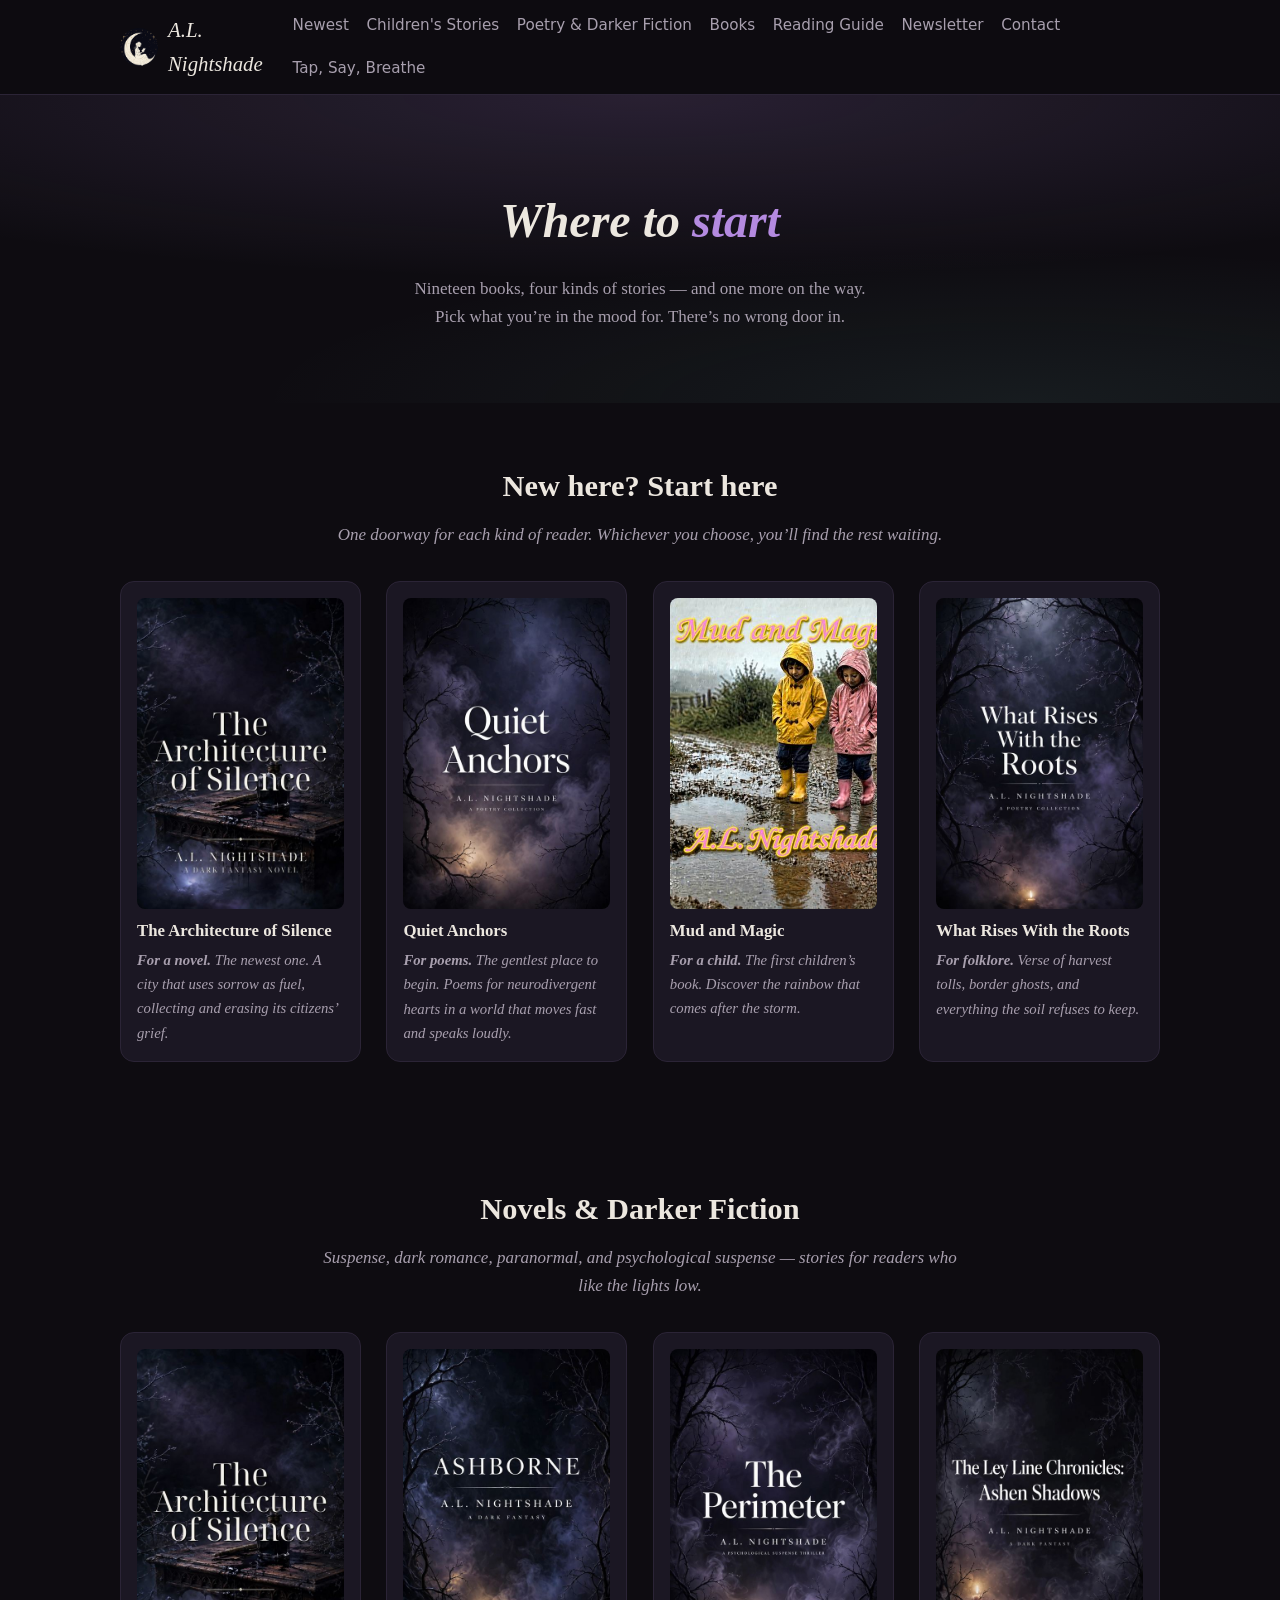
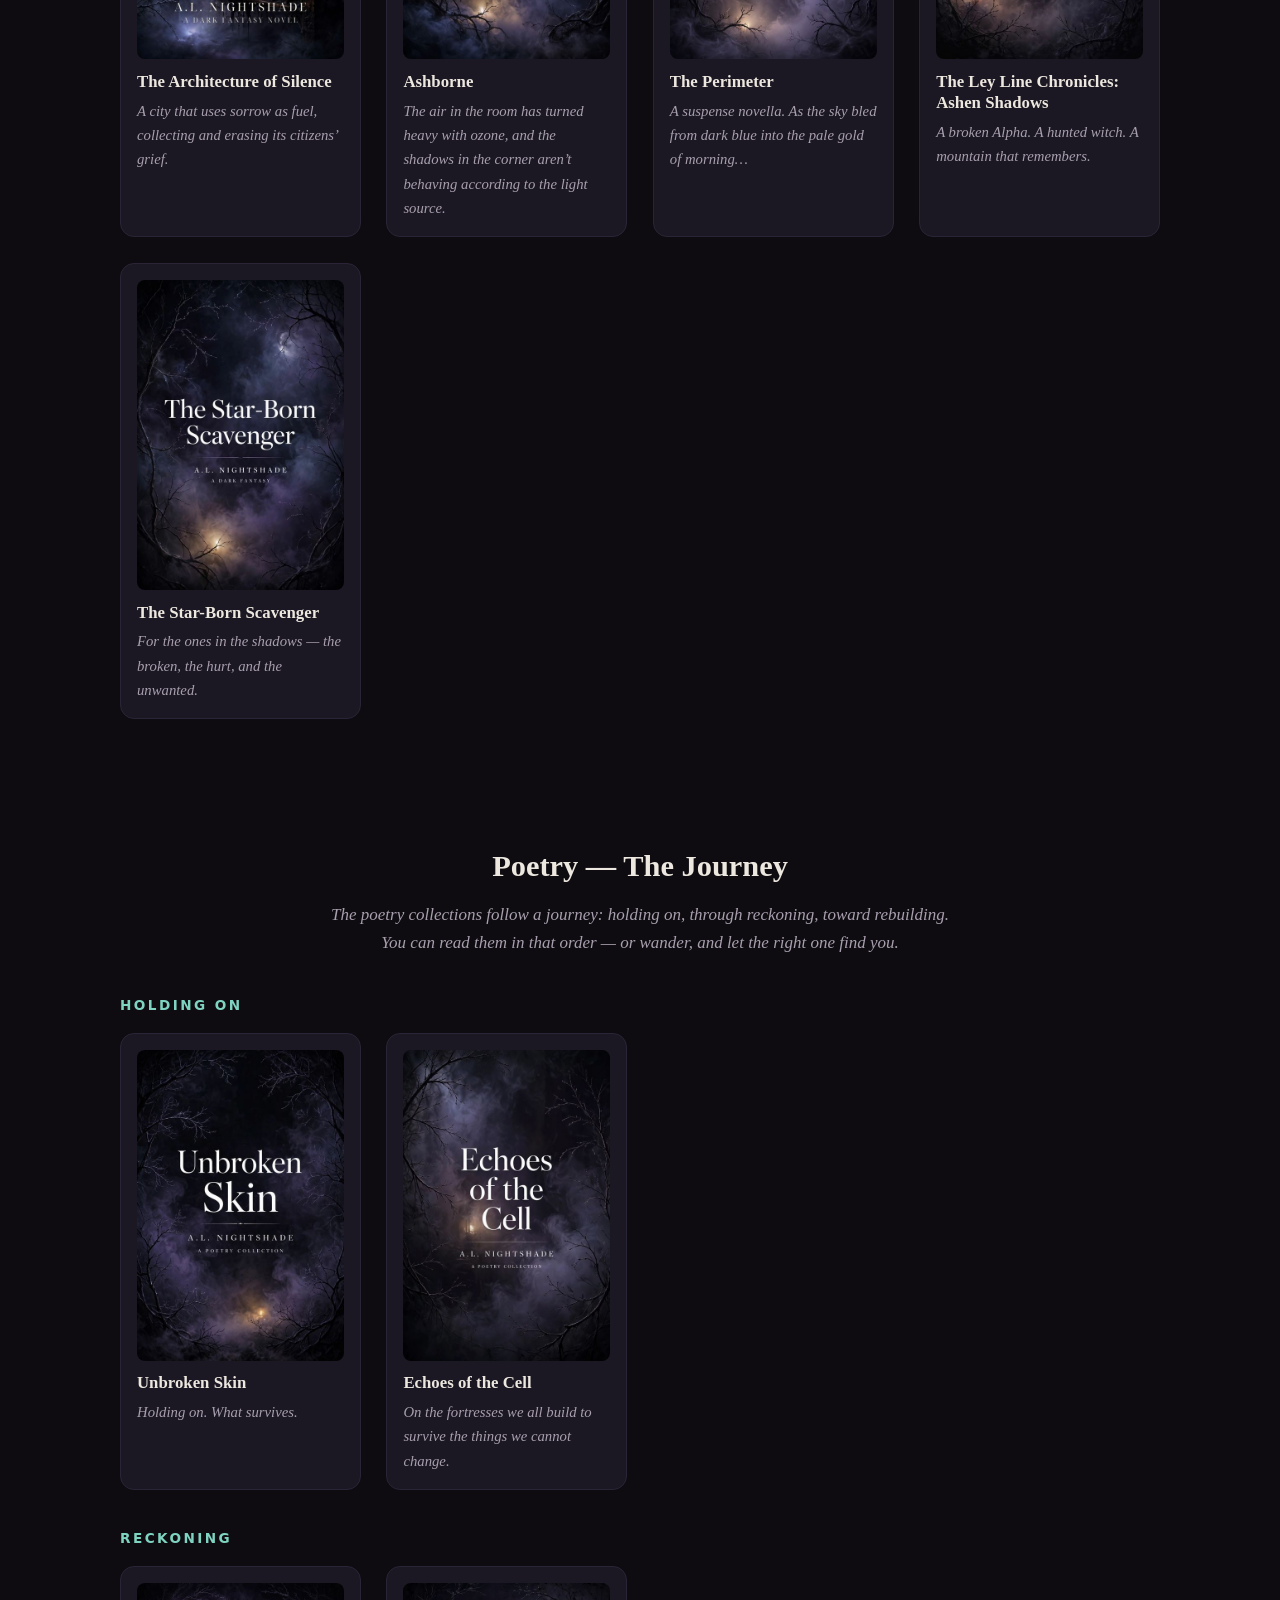
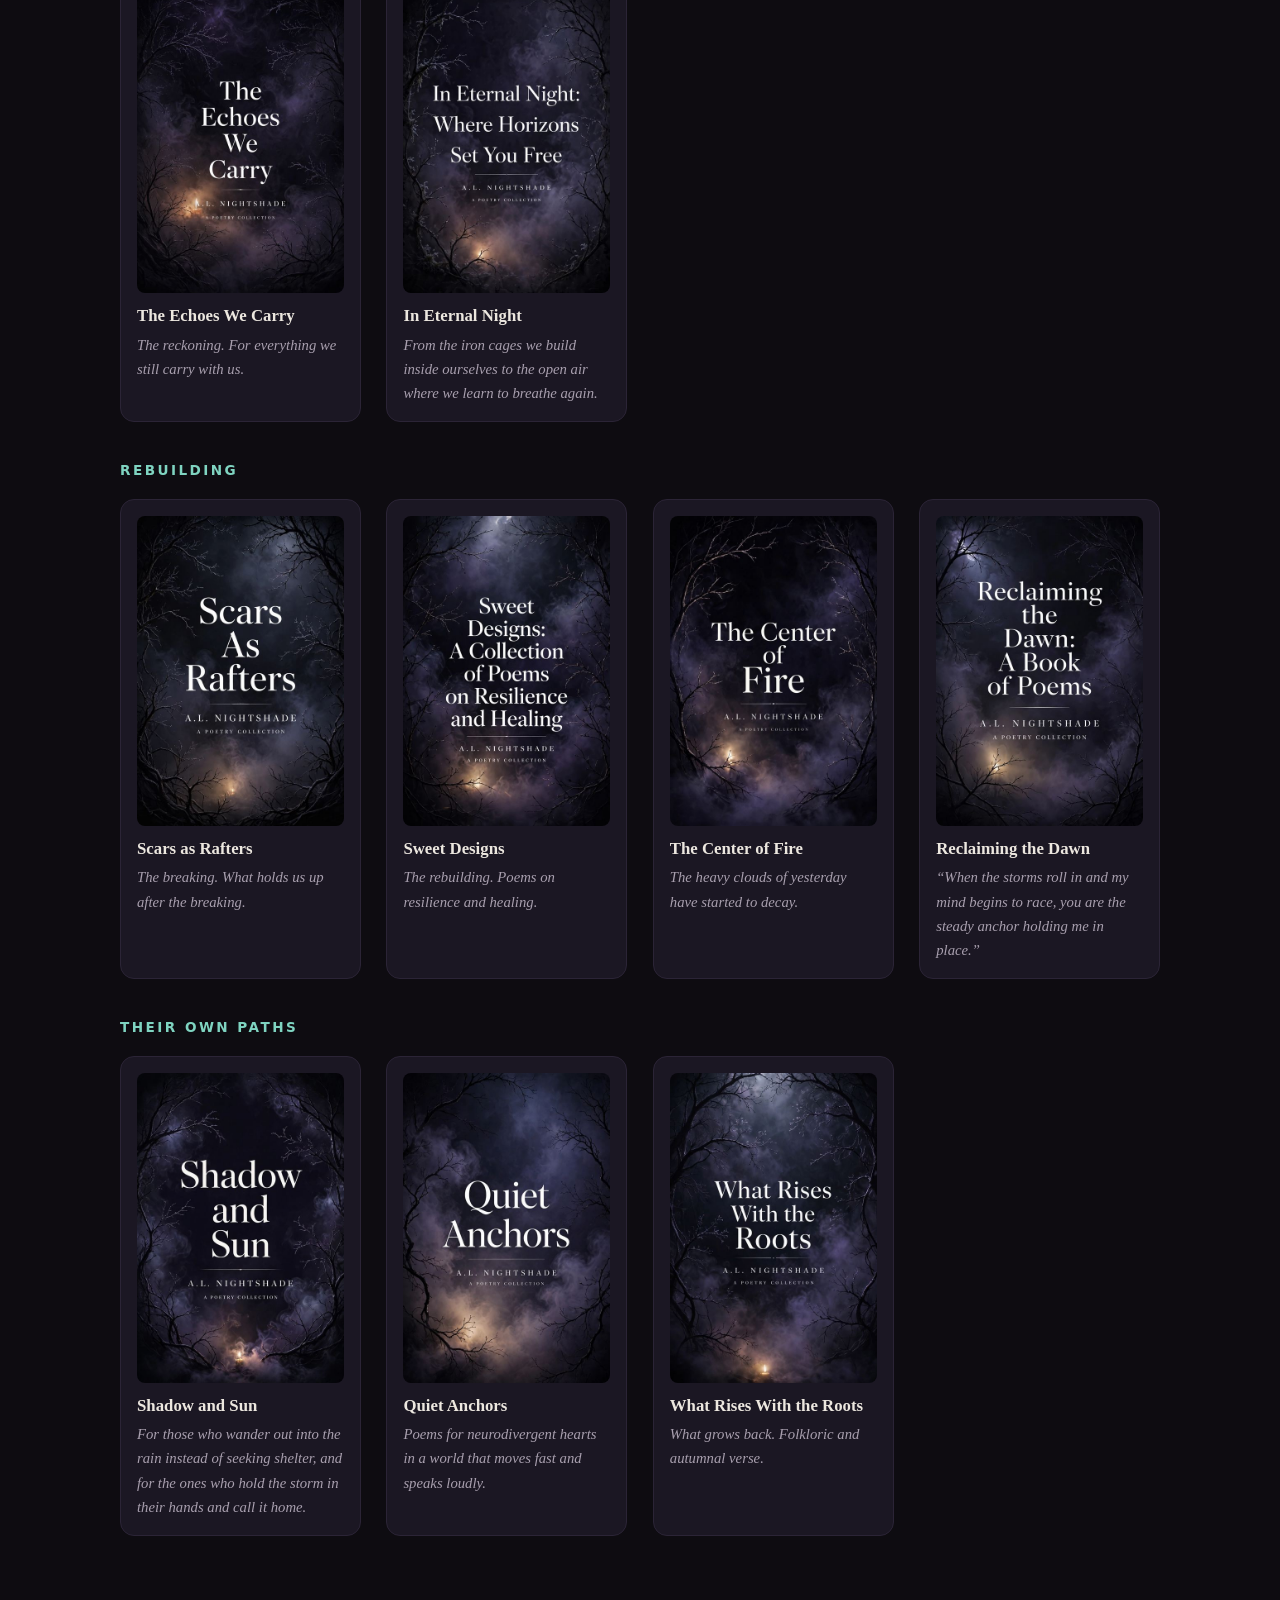
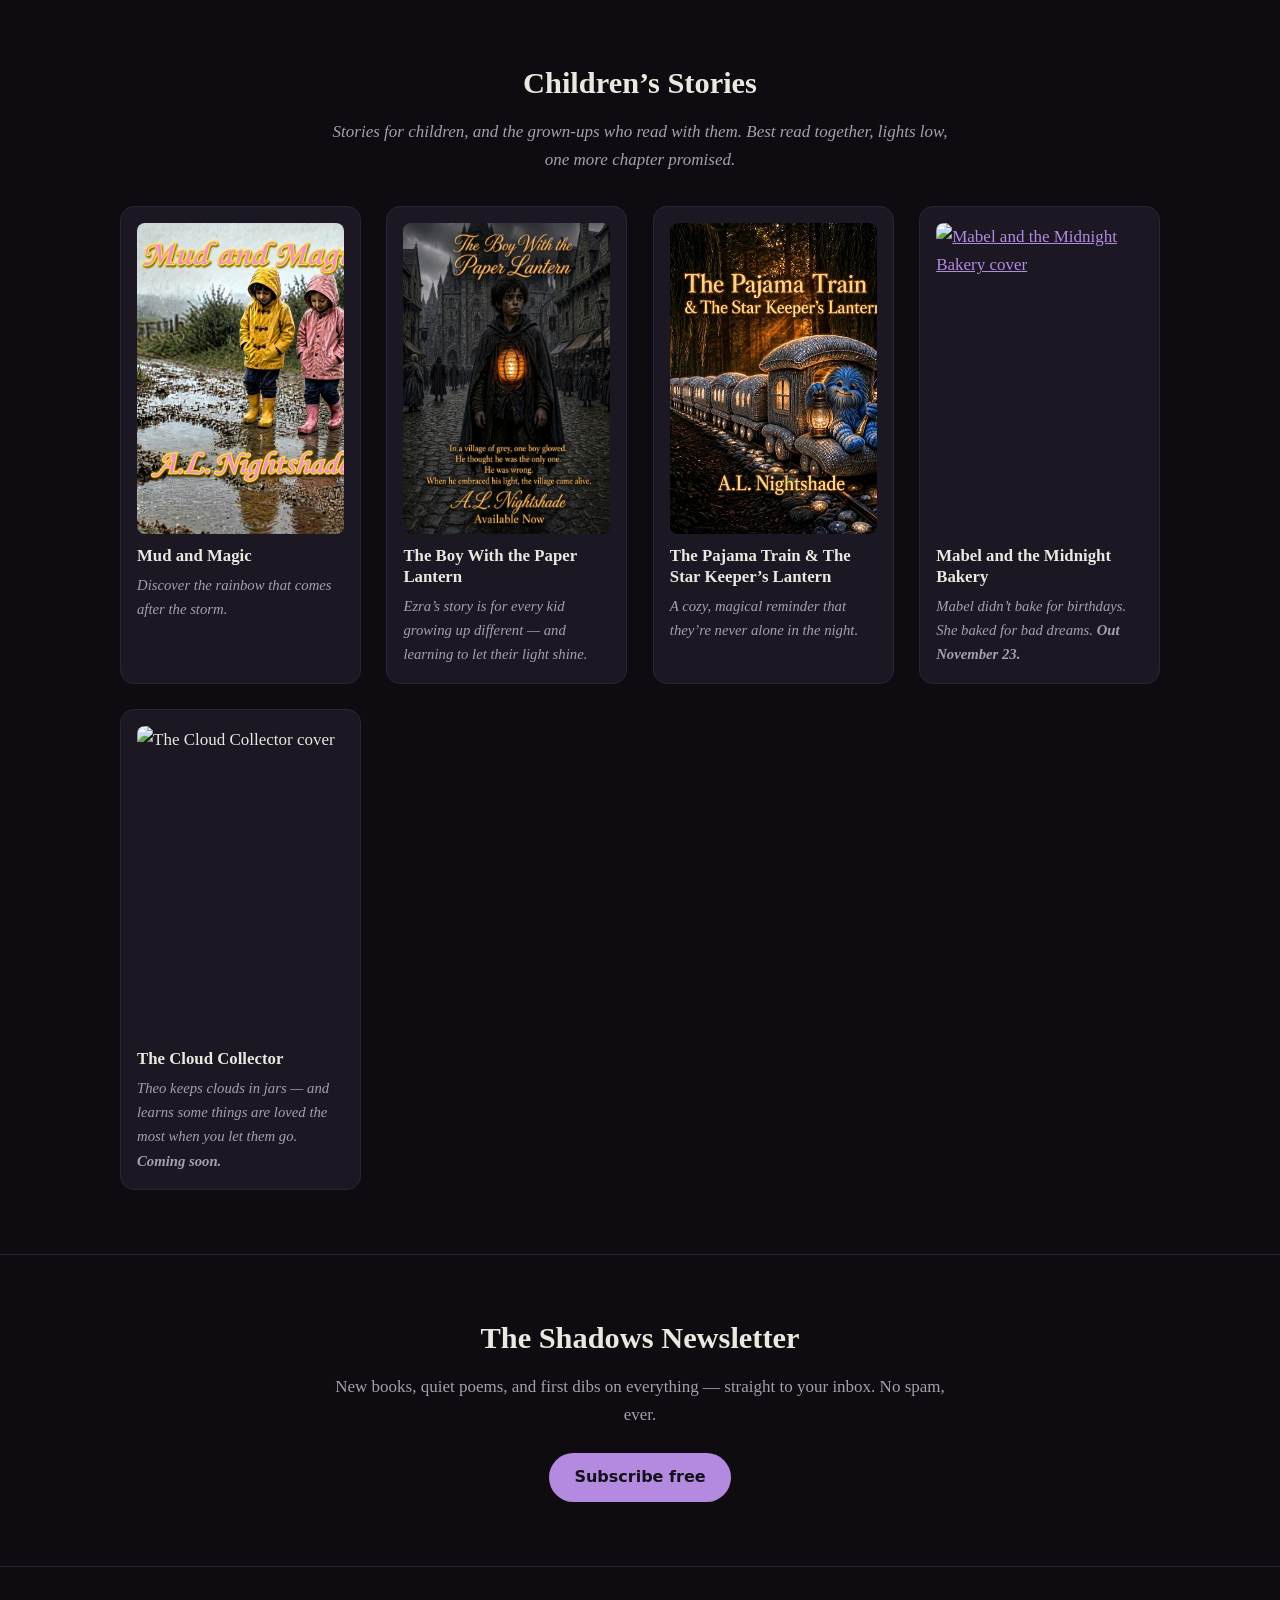
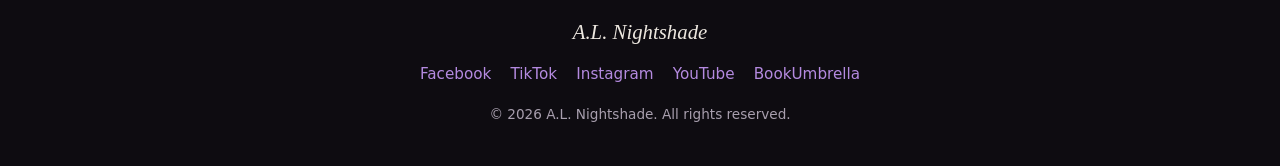
==== reading-guide.html @ 7d0b4029 "Add Where to Start reading guide with Mabel and Cloud Collector covers" ====
<!DOCTYPE html>
<html lang="en">
<head>
<meta charset="UTF-8">
<meta name="viewport" content="width=device-width, initial-scale=1.0">
<title>Where to Start — A Reading Guide | A.L. Nightshade</title>
<meta name="description" content="Not sure where to begin with A.L. Nightshade? A simple reading guide: start with a novel, a poetry collection, a children's story, or folklore.">
<link rel="stylesheet" href="style.css">
<link rel="icon" type="image/png" href="images/logo.png">
</head>
<body>

<header class="site-header">
  <div class="wrap header-inner">
    <a class="brand" href="index.html#top"><img src="images/logo.png" alt="A.L. Nightshade logo" class="brand-logo"> A.L. Nightshade</a>
    <nav class="nav">
      <a href="index.html#newest">Newest</a>
      <a href="index.html#childrens">Children's Stories</a>
      <a href="index.html#darker">Poetry &amp; Darker Fiction</a>
      <a href="index.html#books">Books</a>
      <a href="reading-guide.html">Reading Guide</a>
      <a href="index.html#newsletter">Newsletter</a>
      <a href="index.html#contact">Contact</a>
      <a href="tap-say-breathe/">Tap, Say, Breathe</a>
    </nav>
  </div>
</header>

<main id="top">

  <!-- INTRO -->
  <section class="hero">
    <div class="wrap">
      <h1>Where to <em>start</em></h1>
      <p class="hero-sub">Nineteen books, four kinds of stories &mdash; and one more on the way.<br>Pick what you&rsquo;re in the mood for. There&rsquo;s no wrong door in.</p>
    </div>
  </section>

  <!-- START HERE -->
  <section class="books">
    <div class="wrap">
      <h2>New here? Start here</h2>
      <p class="guide-note">One doorway for each kind of reader. Whichever you choose, you&rsquo;ll find the rest waiting.</p>
      <div class="grid">

        <article class="card">
          <a href="https://www.amazon.com/dp/B0HKKBH5DK" target="_blank" rel="noopener"><img src="images/the-architecture-of-silence.jpg" alt="The Architecture of Silence cover" loading="lazy"></a>
          <h3>The Architecture of Silence</h3>
          <p><strong>For a novel.</strong> The newest one. A city that uses sorrow as fuel, collecting and erasing its citizens&rsquo; grief.</p>
        </article>

        <article class="card">
          <a href="https://www.amazon.com/dp/B0HF114F2T" target="_blank" rel="noopener"><img src="images/quiet-anchors.jpg" alt="Quiet Anchors cover" loading="lazy"></a>
          <h3>Quiet Anchors</h3>
          <p><strong>For poems.</strong> The gentlest place to begin. Poems for neurodivergent hearts in a world that moves fast and speaks loudly.</p>
        </article>

        <article class="card">
          <a href="https://www.amazon.com/dp/B0HLY4JBHN" target="_blank" rel="noopener"><img src="images/mud-and-magic.jpg" alt="Mud and Magic cover" loading="lazy"></a>
          <h3>Mud and Magic</h3>
          <p><strong>For a child.</strong> The first children&rsquo;s book. Discover the rainbow that comes after the storm.</p>
        </article>

        <article class="card">
          <img src="images/what-rises-with-the-roots.jpg" alt="What Rises With the Roots cover" loading="lazy">
          <h3>What Rises With the Roots</h3>
          <p><strong>For folklore.</strong> Verse of harvest tolls, border ghosts, and everything the soil refuses to keep.</p>
        </article>

      </div>
    </div>
  </section>

  <!-- NOVELS -->
  <section class="books">
    <div class="wrap">
      <h2>Novels &amp; Darker Fiction</h2>
      <p class="guide-note">Suspense, dark romance, paranormal, and psychological suspense &mdash; stories for readers who like the lights low.</p>
      <div class="grid">

        <article class="card">
          <a href="https://www.amazon.com/dp/B0HKKBH5DK" target="_blank" rel="noopener"><img src="images/the-architecture-of-silence.jpg" alt="The Architecture of Silence cover" loading="lazy"></a>
          <h3>The Architecture of Silence</h3>
          <p>A city that uses sorrow as fuel, collecting and erasing its citizens&rsquo; grief.</p>
        </article>

        <article class="card">
          <a href="https://www.amazon.com/dp/B0H9JK4DQS" target="_blank" rel="noopener"><img src="images/ashborne.jpg" alt="Ashborne cover" loading="lazy"></a>
          <h3>Ashborne</h3>
          <p>The air in the room has turned heavy with ozone, and the shadows in the corner aren&rsquo;t behaving according to the light source.</p>
        </article>

        <article class="card">
          <a href="https://www.amazon.com/dp/B0H9T5TCCG" target="_blank" rel="noopener"><img src="images/the-perimeter.jpg" alt="The Perimeter cover" loading="lazy"></a>
          <h3>The Perimeter</h3>
          <p>A suspense novella. As the sky bled from dark blue into the pale gold of morning&hellip;</p>
        </article>

        <article class="card">
          <img src="images/ashen-shadows.jpg" alt="Ashen Shadows cover" loading="lazy">
          <h3>The Ley Line Chronicles: Ashen Shadows</h3>
          <p>A broken Alpha. A hunted witch. A mountain that remembers.</p>
        </article>

        <article class="card">
          <a href="https://www.amazon.com/dp/B0HDV2T1YN" target="_blank" rel="noopener"><img src="images/the-star-born-scavenger.jpg" alt="The Star-Born Scavenger cover" loading="lazy"></a>
          <h3>The Star-Born Scavenger</h3>
          <p>For the ones in the shadows &mdash; the broken, the hurt, and the unwanted.</p>
        </article>

      </div>
    </div>
  </section>

  <!-- POETRY -->
  <section class="books">
    <div class="wrap">
      <h2>Poetry &mdash; The Journey</h2>
      <p class="guide-note">The poetry collections follow a journey: holding on, through reckoning, toward rebuilding. You can read them in that order &mdash; or wander, and let the right one find you.</p>

      <h3 class="guide-stage">Holding on</h3>
      <div class="grid">
        <article class="card">
          <img src="images/unbroken-skin.jpg" alt="Unbroken Skin cover" loading="lazy">
          <h3>Unbroken Skin</h3>
          <p>Holding on. What survives.</p>
        </article>

        <article class="card">
          <img src="images/echoes-of-the-cell.jpg" alt="Echoes of the Cell cover" loading="lazy">
          <h3>Echoes of the Cell</h3>
          <p>On the fortresses we all build to survive the things we cannot change.</p>
        </article>
      </div>

      <h3 class="guide-stage">Reckoning</h3>
      <div class="grid">
        <article class="card">
          <img src="images/the-echoes-we-carry.jpg" alt="The Echoes We Carry cover" loading="lazy">
          <h3>The Echoes We Carry</h3>
          <p>The reckoning. For everything we still carry with us.</p>
        </article>

        <article class="card">
          <img src="images/in-eternal-night.jpg" alt="In Eternal Night cover" loading="lazy">
          <h3>In Eternal Night</h3>
          <p>From the iron cages we build inside ourselves to the open air where we learn to breathe again.</p>
        </article>
      </div>

      <h3 class="guide-stage">Rebuilding</h3>
      <div class="grid">
        <article class="card">
          <img src="images/scars-as-rafters.jpg" alt="Scars as Rafters cover" loading="lazy">
          <h3>Scars as Rafters</h3>
          <p>The breaking. What holds us up after the breaking.</p>
        </article>

        <article class="card">
          <img src="images/sweet-designs.jpg" alt="Sweet Designs cover" loading="lazy">
          <h3>Sweet Designs</h3>
          <p>The rebuilding. Poems on resilience and healing.</p>
        </article>

        <article class="card">
          <a href="https://www.amazon.com/dp/B0H9VN7X89" target="_blank" rel="noopener"><img src="images/the-center-of-fire.jpg" alt="The Center of Fire cover" loading="lazy"></a>
          <h3>The Center of Fire</h3>
          <p>The heavy clouds of yesterday have started to decay.</p>
        </article>

        <article class="card">
          <img src="images/reclaiming-the-dawn.jpg" alt="Reclaiming the Dawn cover" loading="lazy">
          <h3>Reclaiming the Dawn</h3>
          <p>&ldquo;When the storms roll in and my mind begins to race, you are the steady anchor holding me in place.&rdquo;</p>
        </article>
      </div>

      <h3 class="guide-stage">Their own paths</h3>
      <div class="grid">
        <article class="card">
          <img src="images/shadow-and-sun.jpg" alt="Shadow and Sun cover" loading="lazy">
          <h3>Shadow and Sun</h3>
          <p>For those who wander out into the rain instead of seeking shelter, and for the ones who hold the storm in their hands and call it home.</p>
        </article>

        <article class="card">
          <a href="https://www.amazon.com/dp/B0HF114F2T" target="_blank" rel="noopener"><img src="images/quiet-anchors.jpg" alt="Quiet Anchors cover" loading="lazy"></a>
          <h3>Quiet Anchors</h3>
          <p>Poems for neurodivergent hearts in a world that moves fast and speaks loudly.</p>
        </article>

        <article class="card">
          <img src="images/what-rises-with-the-roots.jpg" alt="What Rises With the Roots cover" loading="lazy">
          <h3>What Rises With the Roots</h3>
          <p>What grows back. Folkloric and autumnal verse.</p>
        </article>
      </div>
    </div>
  </section>

  <!-- CHILDREN'S -->
  <section class="books">
    <div class="wrap">
      <h2>Children&rsquo;s Stories</h2>
      <p class="guide-note">Stories for children, and the grown-ups who read with them. Best read together, lights low, one more chapter promised.</p>
      <div class="grid">

        <article class="card">
          <a href="https://www.amazon.com/dp/B0HLY4JBHN" target="_blank" rel="noopener"><img src="images/mud-and-magic.jpg" alt="Mud and Magic cover" loading="lazy"></a>
          <h3>Mud and Magic</h3>
          <p>Discover the rainbow that comes after the storm.</p>
        </article>

        <article class="card">
          <a href="https://www.amazon.com/Boy-Paper-Lantern-L-Nightshade-ebook/dp/B0HNH6SLMR" target="_blank" rel="noopener"><img src="images/the-boy-with-the-paper-lantern.jpg" alt="The Boy With the Paper Lantern cover" loading="lazy"></a>
          <h3>The Boy With the Paper Lantern</h3>
          <p>Ezra&rsquo;s story is for every kid growing up different &mdash; and learning to let their light shine.</p>
        </article>

        <article class="card">
          <a href="https://a.co/d/0fy8vdRa" target="_blank" rel="noopener"><img src="images/the-pajama-train.jpg" alt="The Pajama Train &amp; The Star Keeper's Lantern cover" loading="lazy"></a>
          <h3>The Pajama Train &amp; The Star Keeper&rsquo;s Lantern</h3>
          <p>A cozy, magical reminder that they&rsquo;re never alone in the night.</p>
        </article>

        <article class="card">
          <a href="https://a.co/d/0cRpK2J2" target="_blank" rel="noopener"><img src="images/mabel-and-the-midnight-bakery.jpg" alt="Mabel and the Midnight Bakery cover" loading="lazy"></a>
          <h3>Mabel and the Midnight Bakery</h3>
          <p>Mabel didn&rsquo;t bake for birthdays. She baked for bad dreams. <strong>Out November 23.</strong></p>
        </article>

        <article class="card">
          <img src="images/the-cloud-collector.jpg" alt="The Cloud Collector cover" loading="lazy">
          <h3>The Cloud Collector</h3>
          <p>Theo keeps clouds in jars &mdash; and learns some things are loved the most when you let them go. <strong>Coming soon.</strong></p>
        </article>

      </div>
    </div>
  </section>

  <!-- NEWSLETTER -->
  <section id="newsletter" class="newsletter">
    <div class="wrap narrow center">
      <h2>The Shadows Newsletter</h2>
      <p>New books, quiet poems, and first dibs on everything &mdash; straight to your inbox. No spam, ever.</p>
      <a class="btn" href="https://alnightshadenewsletter.beehiiv.com/subscribe" target="_blank" rel="noopener">Subscribe free</a>
    </div>
  </section>

</main>

<footer class="site-footer">
  <div class="wrap">
    <p class="footer-brand">A.L. Nightshade</p>
    <p class="social">
      <a href="https://www.facebook.com/profile.php?id=61591885481773" target="_blank" rel="noopener">Facebook</a>
      <a href="https://www.tiktok.com/@a.l.nightshade" target="_blank" rel="noopener">TikTok</a>
      <a href="https://www.instagram.com/alnightshadeauthor" target="_blank" rel="noopener">Instagram</a>
      <a href="https://www.youtube.com/@A.L.Nightshade" target="_blank" rel="noopener">YouTube</a>
      <a href="https://bookumbrella.com/author/a-l-nightshade" target="_blank" rel="noopener">BookUmbrella</a>
    </p>
    <p class="copy">&copy; 2026 A.L. Nightshade. All rights reserved.</p>
  </div>
</footer>

</body>
</html>
---- style.css ----
/* A.L. Nightshade — dark literary theme */
:root {
  --bg: #0e0c11;
  --bg2: #16131c;
  --ink: #ece7df;
  --muted: #a89fae;
  --accent: #b48ae0;
  --accent2: #7fd4c1;
  --card: #1b1723;
  --line: #2b2436;
  --radius: 14px;
}

* { box-sizing: border-box; margin: 0; padding: 0; }

html { scroll-behavior: smooth; }

body {
  background: var(--bg);
  color: var(--ink);
  font-family: Georgia, "Times New Roman", serif;
  line-height: 1.65;
  font-size: 17px;
}

.wrap { max-width: 1080px; margin: 0 auto; padding: 0 1.25rem; }
.wrap.narrow { max-width: 680px; }
.center { text-align: center; }

img { max-width: 100%; height: auto; display: block; border-radius: 8px; }

h1, h2, h3 { line-height: 1.25; font-weight: 600; }
h2 { font-size: 1.9rem; margin-bottom: 1rem; }
h3 { font-size: 1.15rem; margin: 0.8rem 0 0.35rem; }

a { color: var(--accent); }
a:hover { color: var(--accent2); }

.kicker {
  text-transform: uppercase;
  letter-spacing: 0.18em;
  font-size: 0.78rem;
  color: var(--accent2);
  margin-bottom: 0.5rem;
  font-family: system-ui, -apple-system, sans-serif;
}

.btn {
  display: inline-block;
  margin-top: 1rem;
  padding: 0.7rem 1.6rem;
  border-radius: 999px;
  background: var(--accent);
  color: #14101a;
  font-family: system-ui, -apple-system, sans-serif;
  font-weight: 700;
  text-decoration: none;
  border: none;
  cursor: pointer;
  font-size: 1rem;
}
.btn:hover { background: var(--accent2); color: #14101a; }

/* header */
.site-header {
  position: sticky; top: 0; z-index: 50;
  background: rgba(14, 12, 17, 0.92);
  backdrop-filter: blur(8px);
  border-bottom: 1px solid var(--line);
}
.header-inner {
  display: flex; align-items: center; justify-content: space-between;
  padding-top: 0.8rem; padding-bottom: 0.8rem;
}
.brand {
  display: flex; align-items: center; gap: 0.6rem;
  font-size: 1.3rem; color: var(--ink); text-decoration: none; font-style: italic;
}
.brand-logo {
  height: 2.4rem; width: 2.4rem; border-radius: 50%; object-fit: cover; flex: none;
}
.nav { display: flex; gap: 1.1rem; flex-wrap: wrap; }
.nav a {
  color: var(--muted); text-decoration: none; font-size: 0.95rem;
  font-family: system-ui, -apple-system, sans-serif;
}
.nav a:hover { color: var(--ink); }

/* hero */
.hero {
  padding: 6rem 0 4.5rem;
  text-align: center;
  background:
    radial-gradient(ellipse 80% 60% at 50% 0%, rgba(180, 138, 224, 0.16), transparent),
    radial-gradient(ellipse 60% 50% at 80% 100%, rgba(127, 212, 193, 0.08), transparent),
    var(--bg);
}
.hero h1 { font-size: clamp(1.8rem, 4.5vw, 3rem); max-width: 22ch; margin: 0 auto; font-style: italic; }
.hero h1 em { color: var(--accent); }
.hero-sub { margin-top: 1.5rem; color: var(--muted); }

/* spotlight */
.spotlight { background: var(--bg2); padding: 4rem 0; border-top: 1px solid var(--line); border-bottom: 1px solid var(--line); }
.spotlight-inner { display: grid; grid-template-columns: 280px 1fr; gap: 2.5rem; align-items: center; }
.spotlight-cover img { box-shadow: 0 18px 50px rgba(0,0,0,0.55); }
.spotlight-text .hook { font-size: 1.2rem; font-style: italic; color: var(--muted); margin-top: 0.5rem; }

/* welcome */
.welcome { padding: 3.5rem 0; font-size: 1.15rem; font-style: italic; color: var(--ink); }
.welcome p { text-align: center; }

/* book grid */
.books { padding: 4rem 0; }
.books h2 { text-align: center; margin-bottom: 2rem; }
.guide-note { text-align: center; color: var(--muted); font-style: italic; max-width: 640px; margin: -1rem auto 2rem; }
.guide-stage {
  text-transform: uppercase;
  letter-spacing: 0.18em;
  font-size: 0.85rem;
  color: var(--accent2);
  font-family: system-ui, -apple-system, sans-serif;
  margin: 2.5rem 0 1.2rem;
}
.grid {
  display: grid;
  grid-template-columns: repeat(auto-fill, minmax(200px, 1fr));
  gap: 1.6rem;
}
.card {
  background: var(--card);
  border: 1px solid var(--line);
  border-radius: var(--radius);
  padding: 1rem;
  transition: transform 0.2s ease, border-color 0.2s ease;
}
.card:hover { transform: translateY(-4px); border-color: var(--accent); }
.card img { aspect-ratio: 2/3; object-fit: cover; width: 100%; }
.card h3 { font-size: 1.05rem; }
.card p { font-size: 0.92rem; color: var(--muted); font-style: italic; }

/* mud and magic */
.mud { background: linear-gradient(160deg, #141021, #0e0c11 70%); padding: 4.5rem 0; border-top: 1px solid var(--line); }
.mud-inner { display: grid; grid-template-columns: 300px 1fr; gap: 2.5rem; align-items: center; }
.mud-cover img { box-shadow: 0 18px 50px rgba(0,0,0,0.55); }
.mud-text .hook { font-size: 1.25rem; color: var(--accent2); font-style: italic; margin: 0.5rem 0 1rem; }

/* newsletter */
.newsletter { padding: 4rem 0; border-top: 1px solid var(--line); }
.newsletter p { color: var(--muted); margin: 0.5rem 0; }

/* contact */
.contact { background: var(--bg2); padding: 4rem 0; border-top: 1px solid var(--line); }
.contact h2 { text-align: center; }
.contact > .wrap > p { text-align: center; color: var(--muted); margin-bottom: 1.5rem; }
.contact form { display: grid; gap: 1rem; }
.contact label { display: grid; gap: 0.35rem; font-family: system-ui, -apple-system, sans-serif; font-size: 0.95rem; }
.contact input, .contact textarea {
  background: var(--bg);
  border: 1px solid var(--line);
  border-radius: 8px;
  color: var(--ink);
  padding: 0.7rem 0.9rem;
  font-size: 1rem;
  font-family: inherit;
  width: 100%;
}
.contact input:focus, .contact textarea:focus { outline: none; border-color: var(--accent); }

/* footer */
.site-footer { padding: 3rem 0 2.5rem; border-top: 1px solid var(--line); text-align: center; }
.footer-brand { font-style: italic; font-size: 1.3rem; margin-bottom: 0.8rem; }
.social { display: flex; gap: 1.2rem; justify-content: center; flex-wrap: wrap; margin-bottom: 1rem; }
.social a { font-family: system-ui, -apple-system, sans-serif; font-size: 0.95rem; text-decoration: none; }
.copy { color: var(--muted); font-size: 0.85rem; font-family: system-ui, -apple-system, sans-serif; }

/* responsive */
@media (max-width: 720px) {
  .spotlight-inner, .mud-inner { grid-template-columns: 1fr; }
  .spotlight-cover, .mud-cover { max-width: 240px; margin: 0 auto; }
  .hero { padding: 4rem 0 3rem; }
  .nav { gap: 0.8rem; }
  .header-inner { flex-direction: column; gap: 0.6rem; }
}
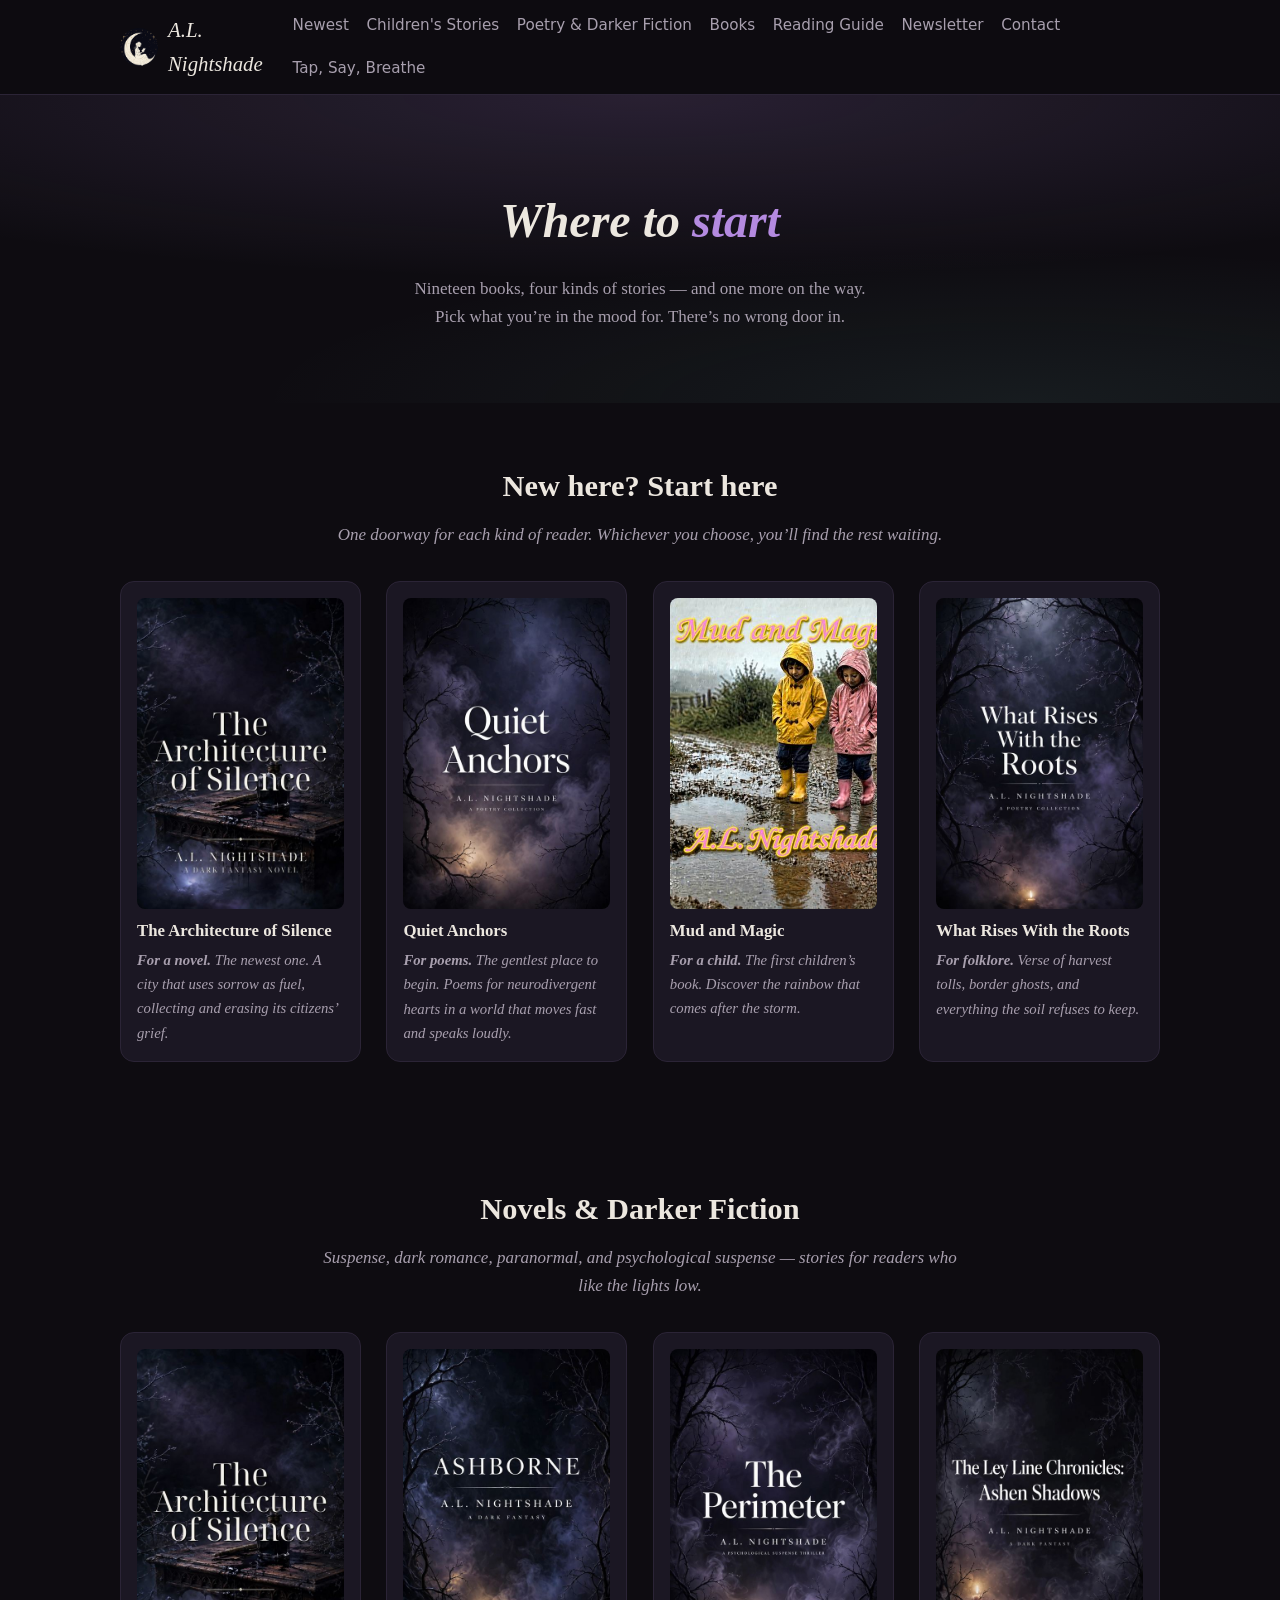
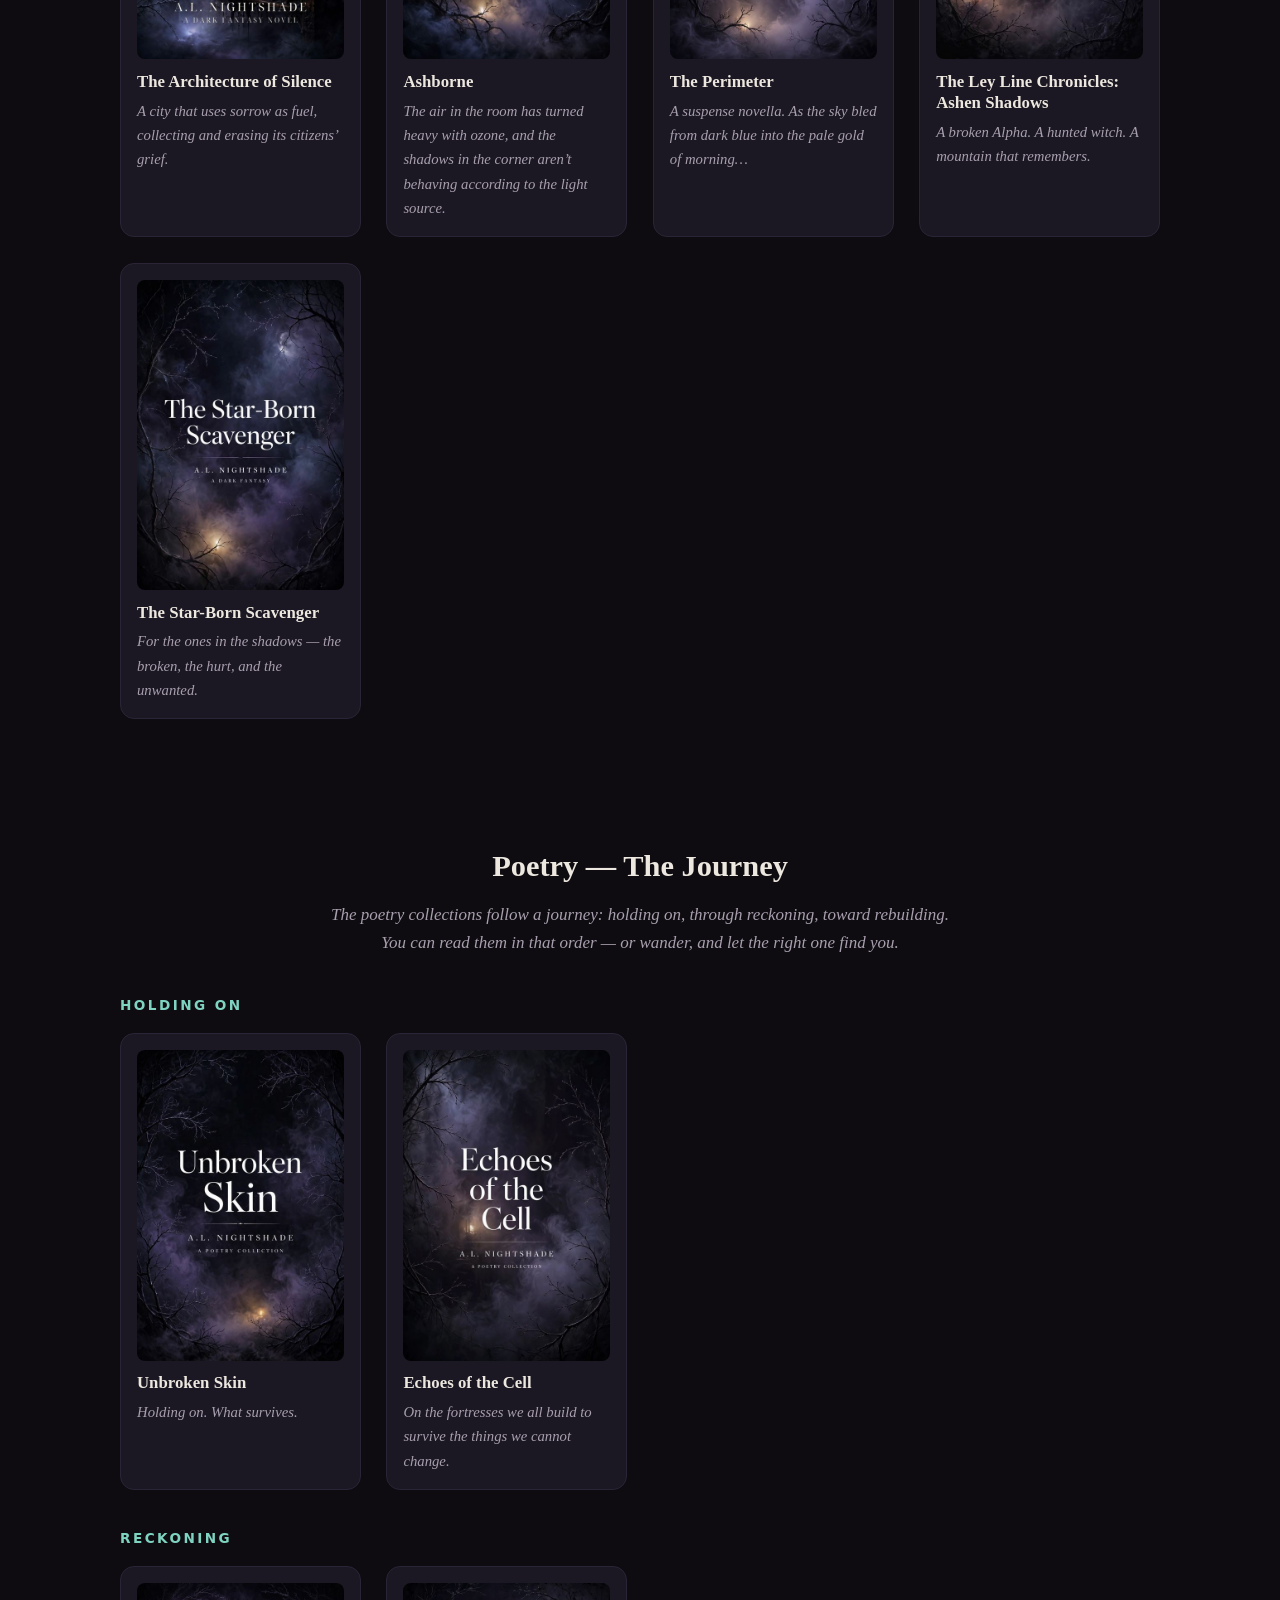
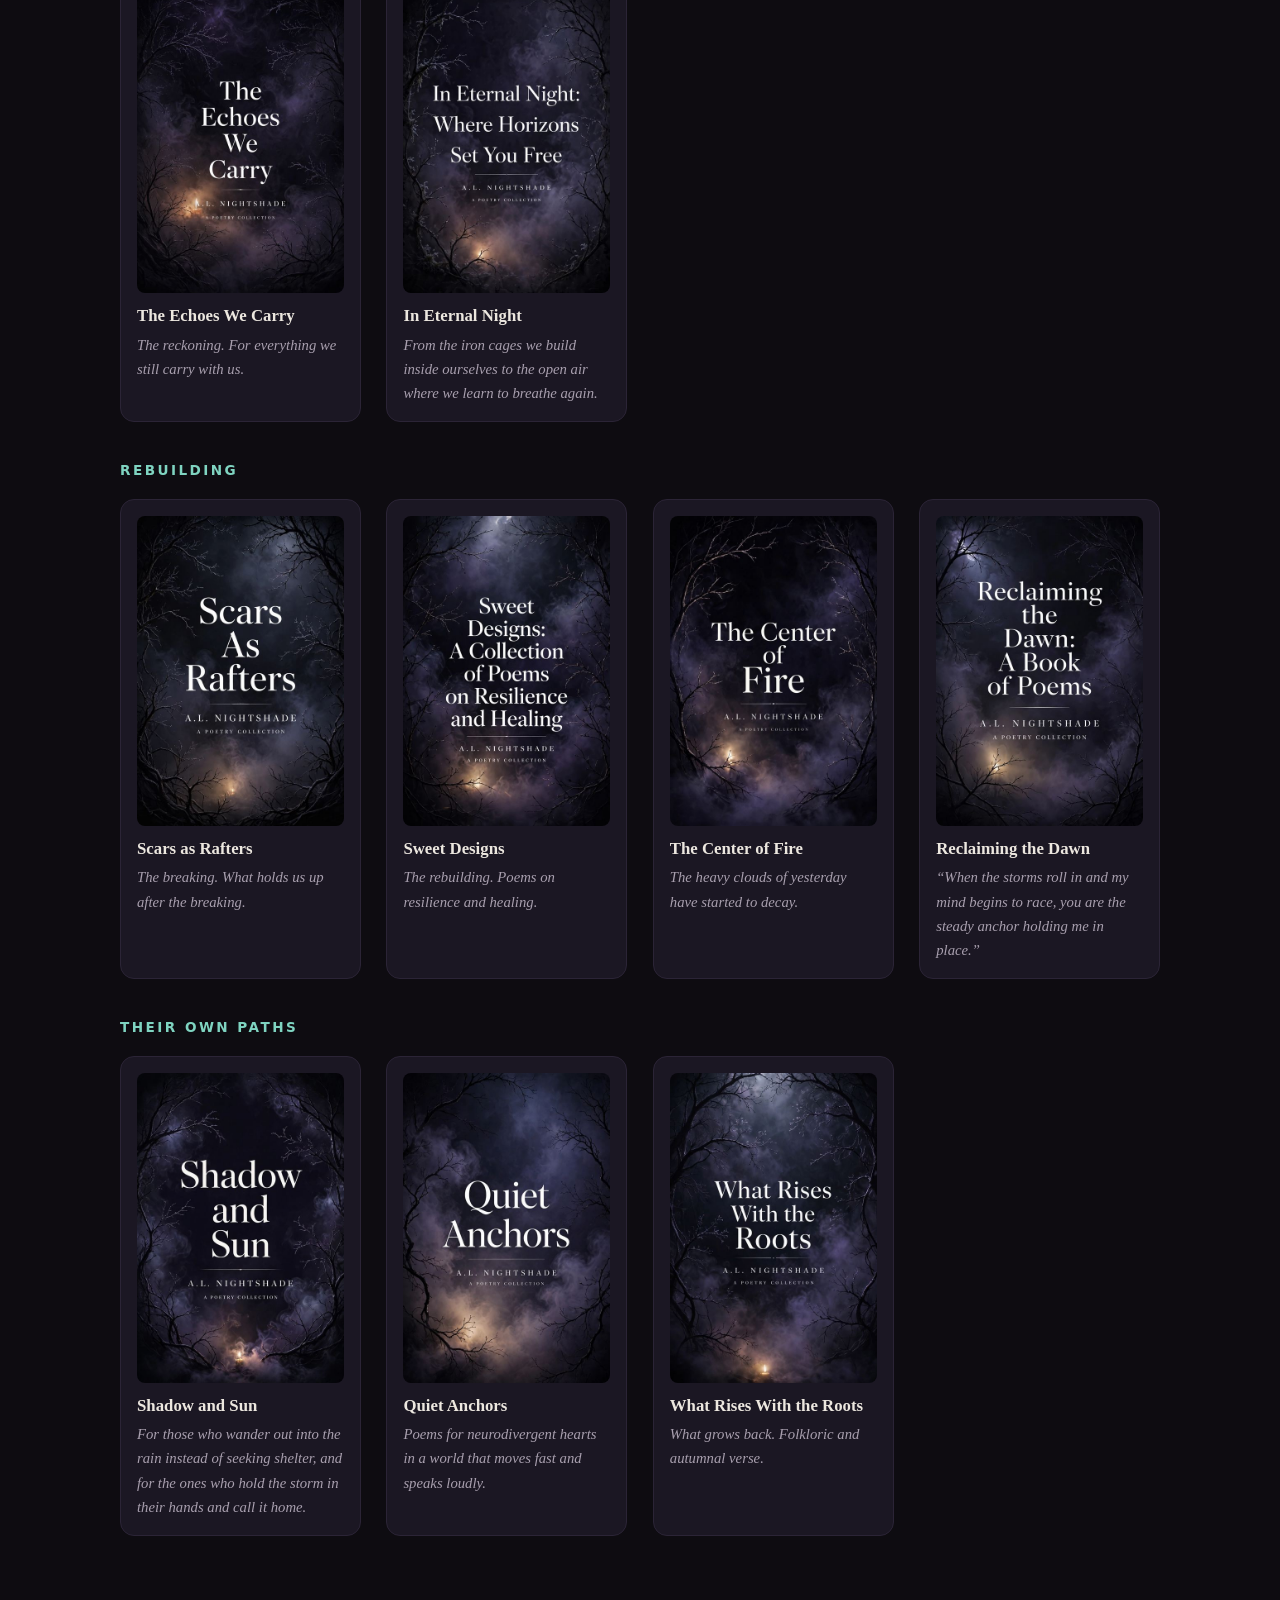
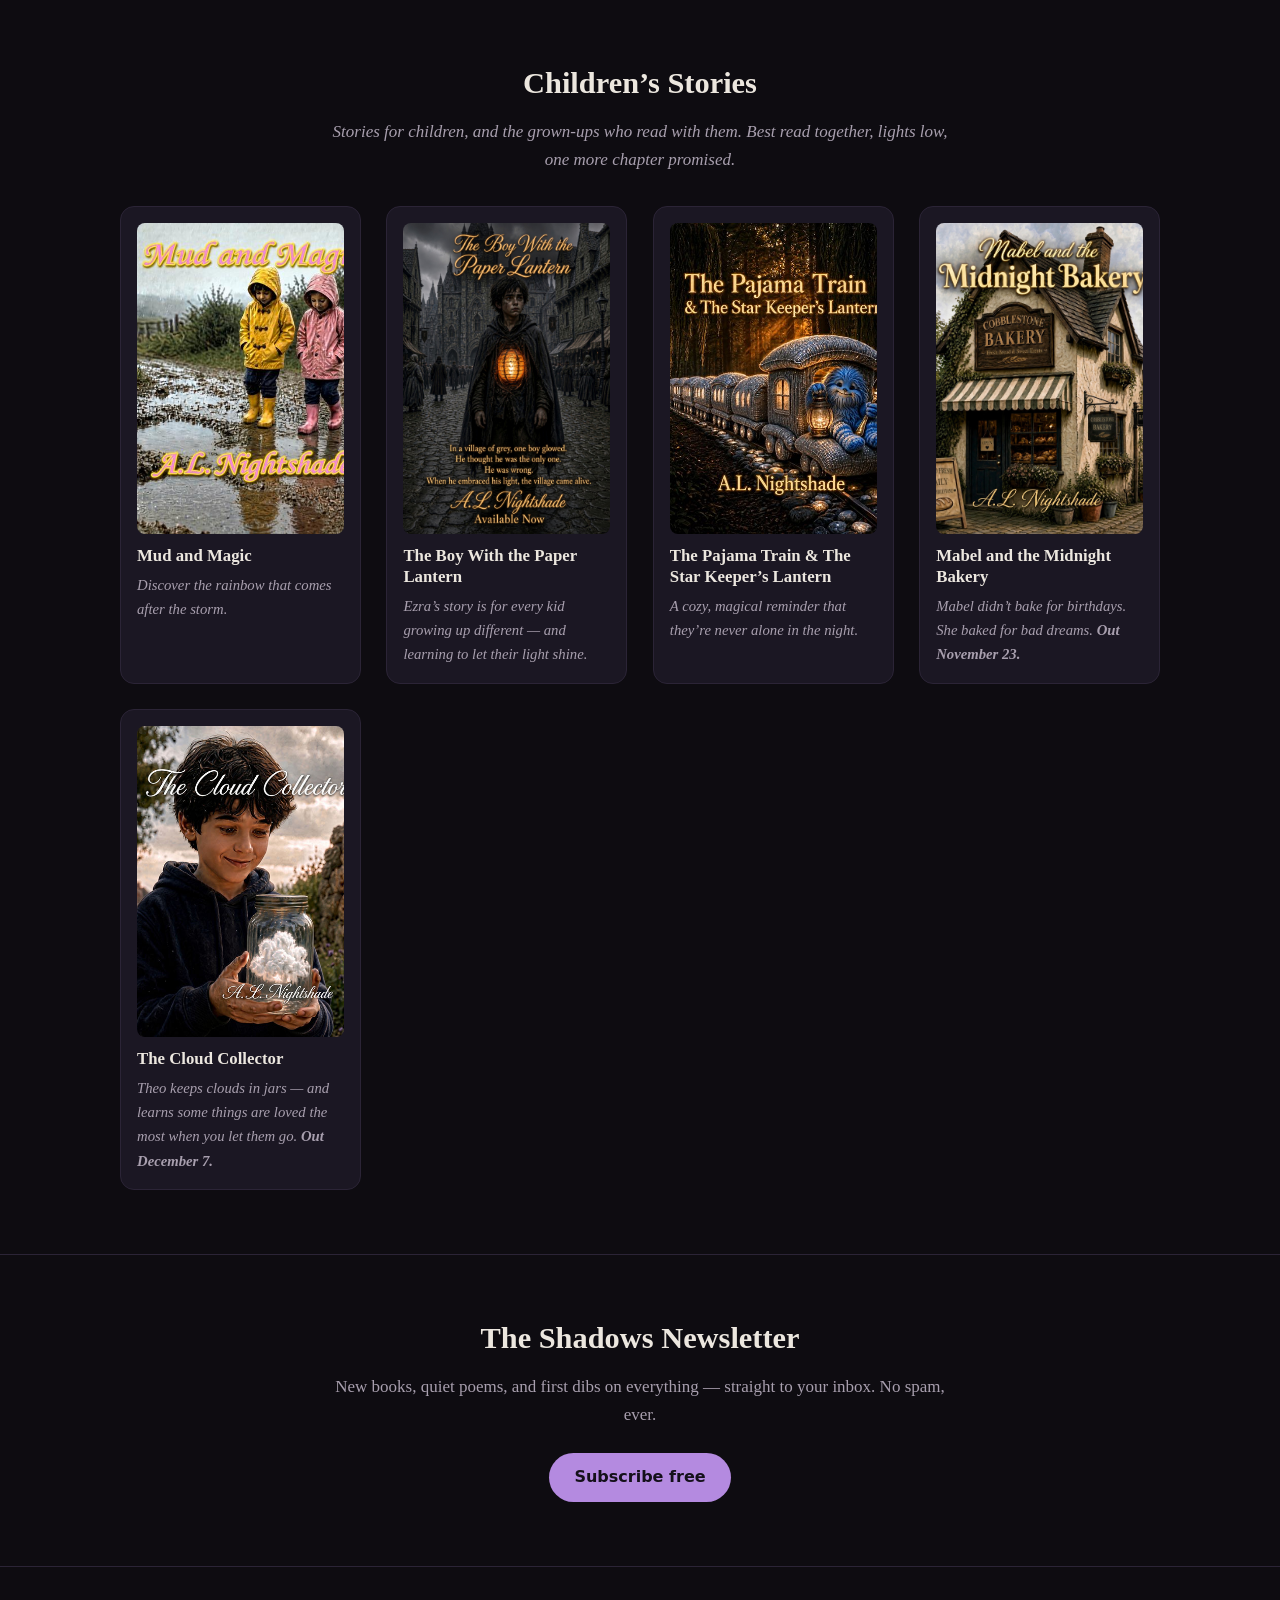
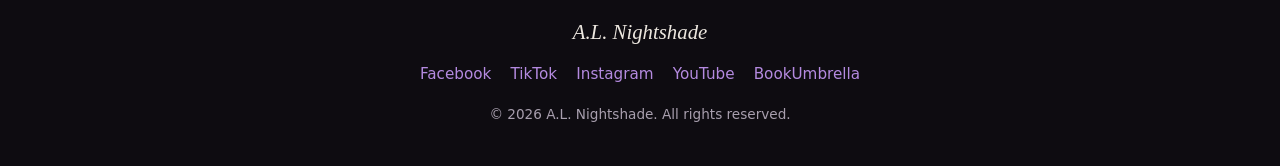
==== commit 3d134d8e: "Cloud Collector release date December 7 on reading guide" ====
--- a/reading-guide.html
+++ b/reading-guide.html
@@ -232,7 +232,7 @@
         <article class="card">
           <img src="images/the-cloud-collector.jpg" alt="The Cloud Collector cover" loading="lazy">
           <h3>The Cloud Collector</h3>
-          <p>Theo keeps clouds in jars &mdash; and learns some things are loved the most when you let them go. <strong>Coming soon.</strong></p>
+          <p>Theo keeps clouds in jars &mdash; and learns some things are loved the most when you let them go. <strong>Out December 7.</strong></p>
         </article>
 
       </div>
